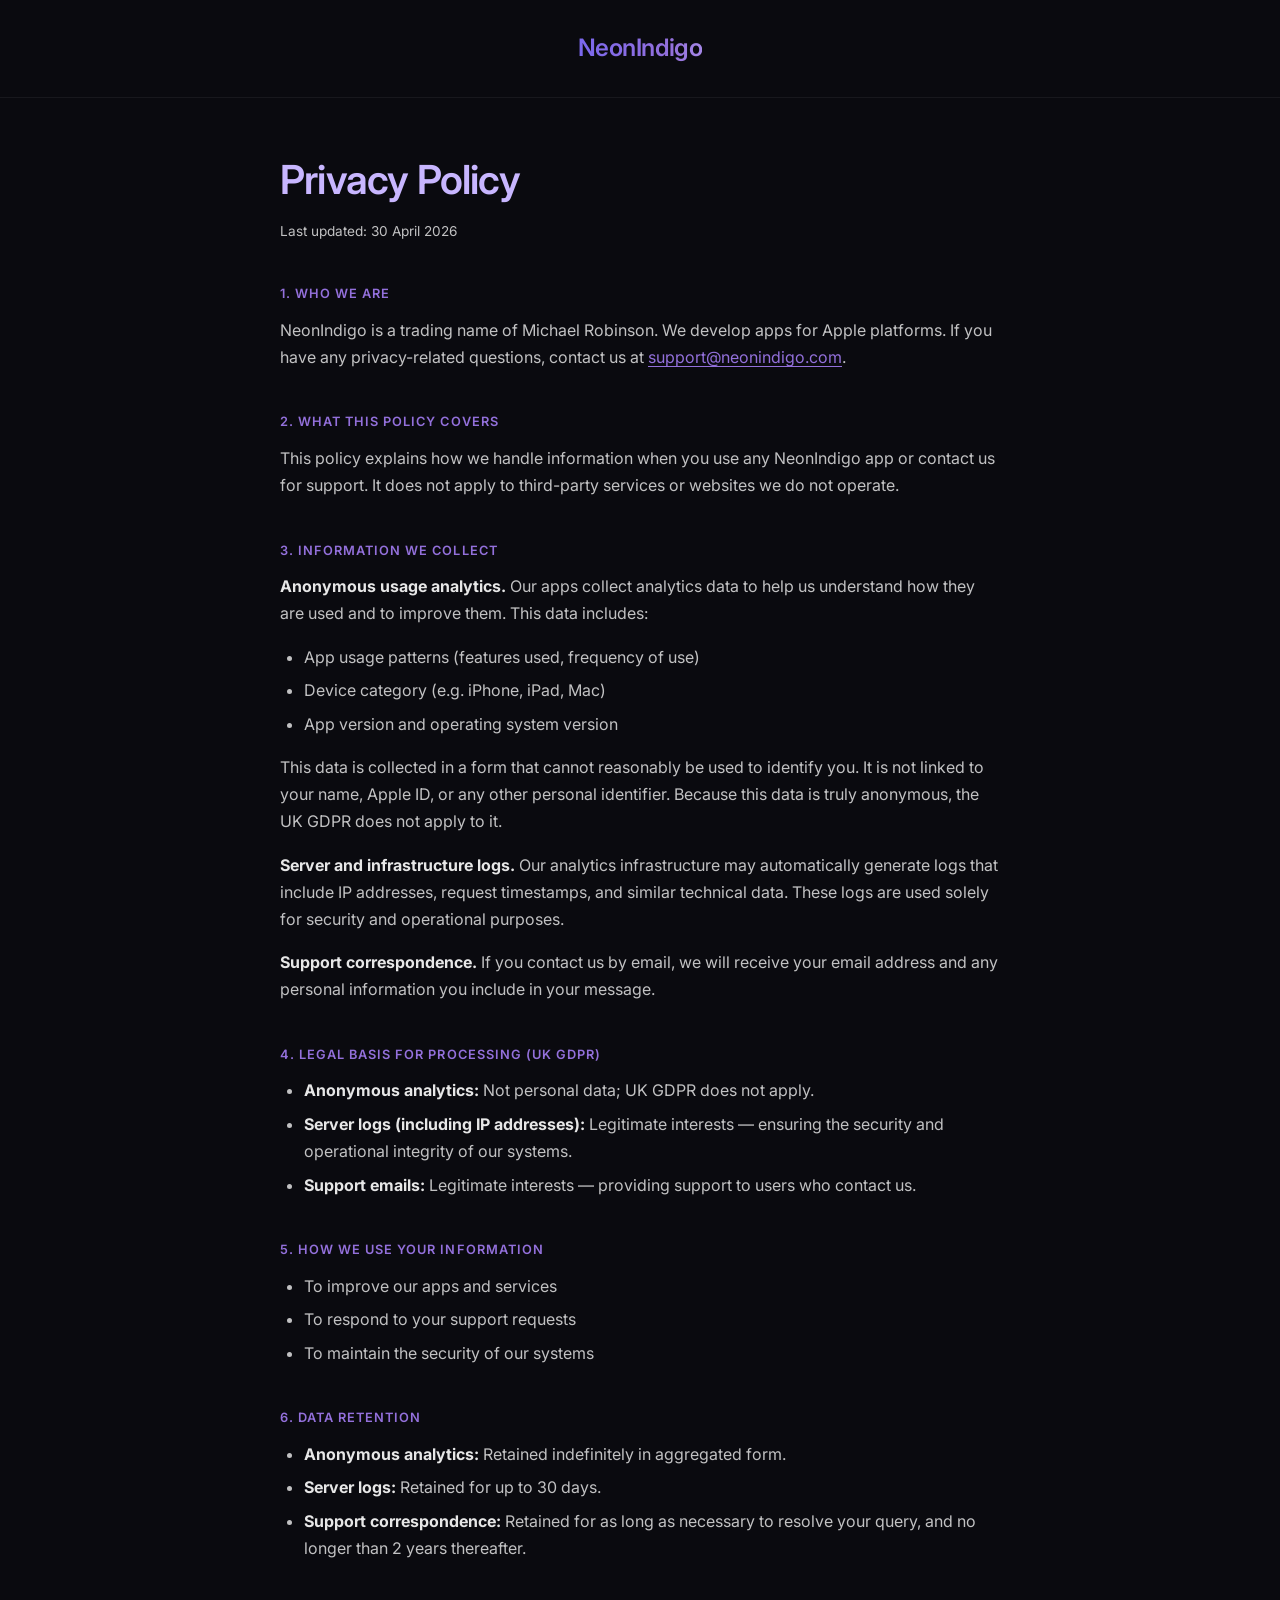
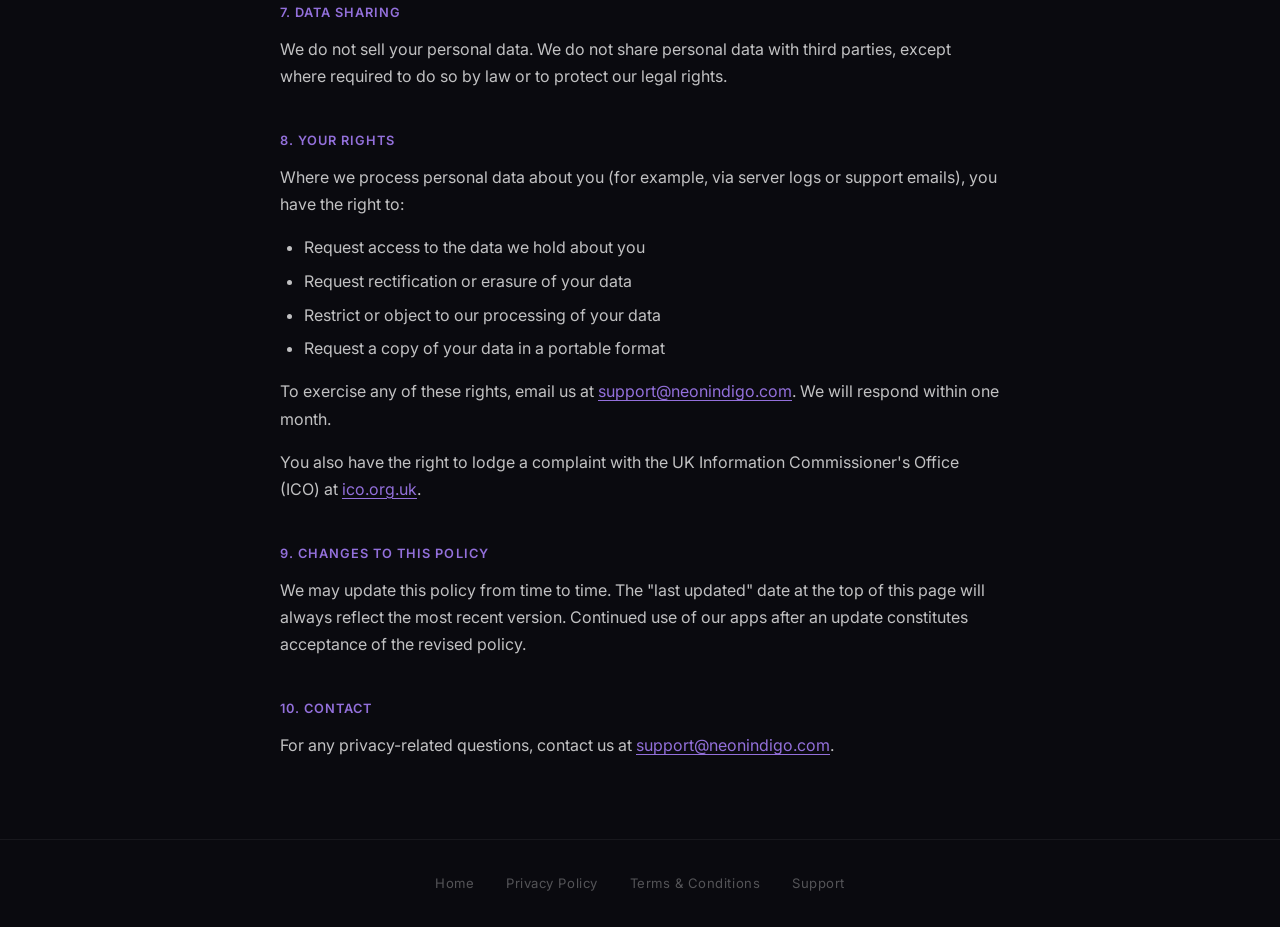
==== privacy/index.html @ 4af6326c "Add privacy policy, terms & conditions, and support pages - /privacy — GDPR-compliant privacy policy" ====
<!DOCTYPE html>
<html lang="en">
<head>
    <meta charset="UTF-8">
    <meta name="viewport" content="width=device-width, initial-scale=1.0">
    <title>Privacy Policy — NeonIndigo</title>
    <meta name="description" content="NeonIndigo Privacy Policy">
    <link rel="preconnect" href="https://fonts.googleapis.com">
    <link rel="preconnect" href="https://fonts.gstatic.com" crossorigin>
    <link href="https://fonts.googleapis.com/css2?family=Inter:wght@300;400;600&display=swap" rel="stylesheet">
    <link rel="stylesheet" href="/assets/css/shared.css">
</head>
<body>
    <header>
        <a href="/" class="logo">NeonIndigo</a>
    </header>

    <main>
        <div class="content">
            <h1>Privacy Policy</h1>
            <p class="meta">Last updated: 30 April 2026</p>

            <h2>1. Who We Are</h2>
            <p>NeonIndigo is a trading name of Michael Robinson. We develop apps for Apple platforms. If you have any privacy-related questions, contact us at <a href="mailto:support@neonindigo.com">support@neonindigo.com</a>.</p>

            <h2>2. What This Policy Covers</h2>
            <p>This policy explains how we handle information when you use any NeonIndigo app or contact us for support. It does not apply to third-party services or websites we do not operate.</p>

            <h2>3. Information We Collect</h2>
            <p><strong style="color: rgba(255,255,255,0.9);">Anonymous usage analytics.</strong> Our apps collect analytics data to help us understand how they are used and to improve them. This data includes:</p>
            <ul>
                <li>App usage patterns (features used, frequency of use)</li>
                <li>Device category (e.g. iPhone, iPad, Mac)</li>
                <li>App version and operating system version</li>
            </ul>
            <p>This data is collected in a form that cannot reasonably be used to identify you. It is not linked to your name, Apple ID, or any other personal identifier. Because this data is truly anonymous, the UK GDPR does not apply to it.</p>

            <p><strong style="color: rgba(255,255,255,0.9);">Server and infrastructure logs.</strong> Our analytics infrastructure may automatically generate logs that include IP addresses, request timestamps, and similar technical data. These logs are used solely for security and operational purposes.</p>

            <p><strong style="color: rgba(255,255,255,0.9);">Support correspondence.</strong> If you contact us by email, we will receive your email address and any personal information you include in your message.</p>

            <h2>4. Legal Basis for Processing (UK GDPR)</h2>
            <ul>
                <li><strong style="color: rgba(255,255,255,0.9);">Anonymous analytics:</strong> Not personal data; UK GDPR does not apply.</li>
                <li><strong style="color: rgba(255,255,255,0.9);">Server logs (including IP addresses):</strong> Legitimate interests — ensuring the security and operational integrity of our systems.</li>
                <li><strong style="color: rgba(255,255,255,0.9);">Support emails:</strong> Legitimate interests — providing support to users who contact us.</li>
            </ul>

            <h2>5. How We Use Your Information</h2>
            <ul>
                <li>To improve our apps and services</li>
                <li>To respond to your support requests</li>
                <li>To maintain the security of our systems</li>
            </ul>

            <h2>6. Data Retention</h2>
            <ul>
                <li><strong style="color: rgba(255,255,255,0.9);">Anonymous analytics:</strong> Retained indefinitely in aggregated form.</li>
                <li><strong style="color: rgba(255,255,255,0.9);">Server logs:</strong> Retained for up to 30 days.</li>
                <li><strong style="color: rgba(255,255,255,0.9);">Support correspondence:</strong> Retained for as long as necessary to resolve your query, and no longer than 2 years thereafter.</li>
            </ul>

            <h2>7. Data Sharing</h2>
            <p>We do not sell your personal data. We do not share personal data with third parties, except where required to do so by law or to protect our legal rights.</p>

            <h2>8. Your Rights</h2>
            <p>Where we process personal data about you (for example, via server logs or support emails), you have the right to:</p>
            <ul>
                <li>Request access to the data we hold about you</li>
                <li>Request rectification or erasure of your data</li>
                <li>Restrict or object to our processing of your data</li>
                <li>Request a copy of your data in a portable format</li>
            </ul>
            <p>To exercise any of these rights, email us at <a href="mailto:support@neonindigo.com">support@neonindigo.com</a>. We will respond within one month.</p>
            <p>You also have the right to lodge a complaint with the UK Information Commissioner's Office (ICO) at <a href="https://ico.org.uk" target="_blank" rel="noopener">ico.org.uk</a>.</p>

            <h2>9. Changes to This Policy</h2>
            <p>We may update this policy from time to time. The "last updated" date at the top of this page will always reflect the most recent version. Continued use of our apps after an update constitutes acceptance of the revised policy.</p>

            <h2>10. Contact</h2>
            <p>For any privacy-related questions, contact us at <a href="mailto:support@neonindigo.com">support@neonindigo.com</a>.</p>
        </div>
    </main>

    <footer>
        <nav>
            <a href="/">Home</a>
            <a href="/privacy">Privacy Policy</a>
            <a href="/terms">Terms &amp; Conditions</a>
            <a href="/support">Support</a>
        </nav>
    </footer>
</body>
</html>
---- assets/css/shared.css ----
* { margin: 0; padding: 0; box-sizing: border-box; }

body {
    background: #0a0a0f;
    font-family: 'Inter', sans-serif;
    color: rgba(255, 255, 255, 0.8);
    line-height: 1.7;
    min-height: 100vh;
    display: flex;
    flex-direction: column;
}

a { color: #9370db; text-decoration: none; }
a:hover { color: #c8b6ff; }

/* ── Header ── */
header {
    padding: 1.75rem 2rem;
    border-bottom: 1px solid rgba(255, 255, 255, 0.06);
    text-align: center;
}

.logo {
    font-size: 1.5rem;
    font-weight: 600;
    letter-spacing: -0.02em;
    background: linear-gradient(90deg, #7b68ee, #9370db, #c8b6ff, #9370db, #7b68ee);
    background-size: 300% 100%;
    -webkit-background-clip: text;
    -webkit-text-fill-color: transparent;
    background-clip: text;
    animation: shimmer 4s ease-in-out infinite;
    text-decoration: none;
}

@keyframes shimmer {
    0%   { background-position: 100% 50%; }
    100% { background-position: 0%   50%; }
}

/* ── Main ── */
main {
    flex: 1;
    padding: 3rem 2rem 4rem;
}

.content {
    max-width: 720px;
    margin: 0 auto;
}

.content h1 {
    font-size: clamp(1.8rem, 4vw, 2.5rem);
    font-weight: 600;
    color: #c8b6ff;
    margin-bottom: 0.4rem;
    letter-spacing: -0.02em;
}

.meta {
    font-size: 0.85rem;
    color: rgba(255, 255, 255, 0.3);
    margin-bottom: 3rem;
}

.content h2 {
    font-size: 0.8rem;
    font-weight: 600;
    color: #9370db;
    margin: 2.5rem 0 0.75rem;
    text-transform: uppercase;
    letter-spacing: 0.08em;
}

.content p {
    margin-bottom: 1rem;
    color: rgba(255, 255, 255, 0.75);
}

.content ul,
.content ol {
    padding-left: 1.5rem;
    margin-bottom: 1rem;
}

.content li {
    margin-bottom: 0.4rem;
    color: rgba(255, 255, 255, 0.75);
}

.content a {
    color: #9370db;
    text-decoration: underline;
    text-underline-offset: 3px;
}

.content a:hover { color: #c8b6ff; }

/* ── Contact card (Support page) ── */
.contact-card {
    margin: 2rem 0;
    padding: 1.5rem 1.75rem;
    border: 1px solid rgba(147, 112, 219, 0.25);
    border-radius: 12px;
    background: rgba(75, 0, 130, 0.1);
}

.contact-card p { margin: 0; }

.contact-card a {
    font-weight: 600;
    font-size: 1.05rem;
}

/* ── App list (Support page) ── */
.app-list {
    list-style: none;
    padding: 0;
    margin: 1rem 0;
}

.app-list li {
    padding: 1rem 1.25rem;
    border: 1px solid rgba(255, 255, 255, 0.07);
    border-radius: 8px;
    margin-bottom: 0.75rem;
    background: rgba(255, 255, 255, 0.02);
}

.app-list .app-name {
    font-weight: 600;
    color: #c8b6ff;
    display: block;
    margin-bottom: 0.2rem;
}

.app-list .app-desc {
    margin: 0;
    font-size: 0.9rem;
    color: rgba(255, 255, 255, 0.5);
}

/* ── Footer ── */
footer {
    padding: 2rem;
    border-top: 1px solid rgba(255, 255, 255, 0.06);
    text-align: center;
}

footer nav {
    display: flex;
    gap: 1.5rem 2rem;
    justify-content: center;
    flex-wrap: wrap;
}

footer nav a {
    font-size: 0.82rem;
    color: rgba(255, 255, 255, 0.3);
    letter-spacing: 0.04em;
    text-decoration: none;
}

footer nav a:hover { color: rgba(255, 255, 255, 0.65); }
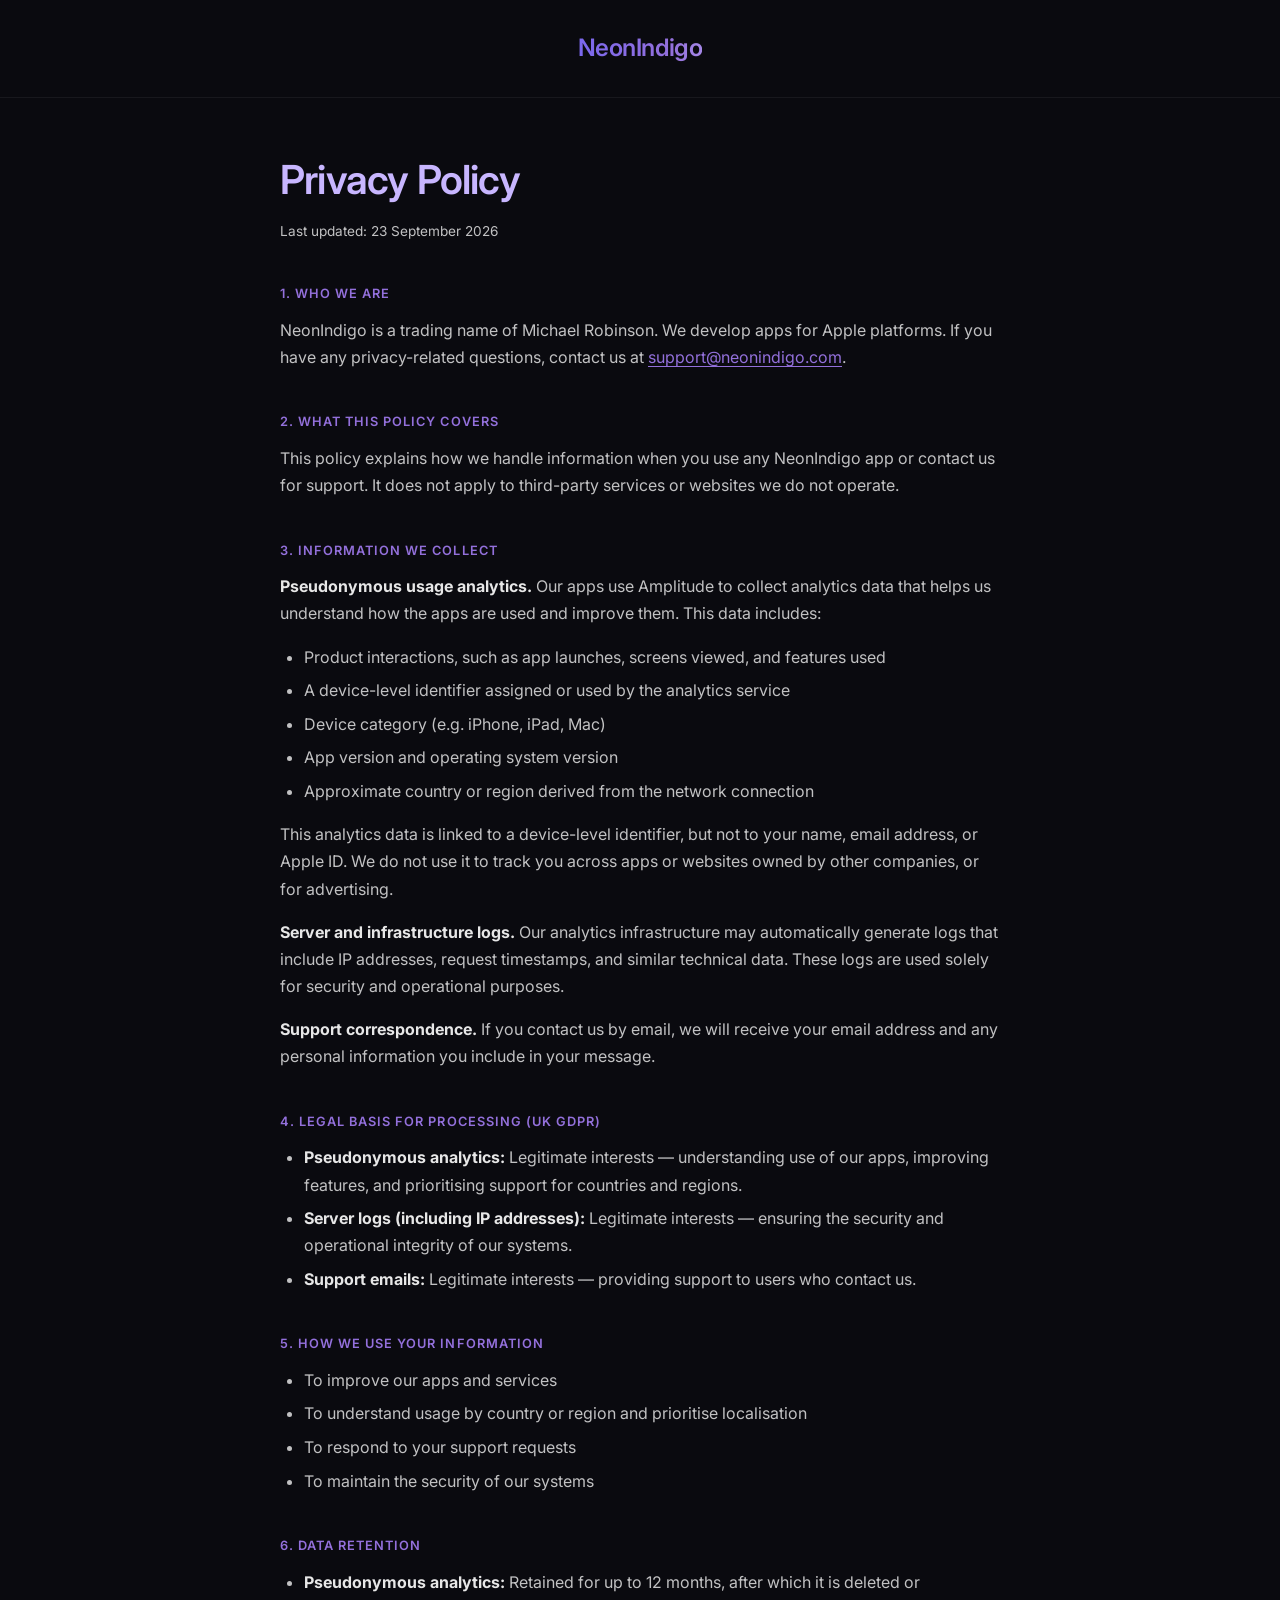
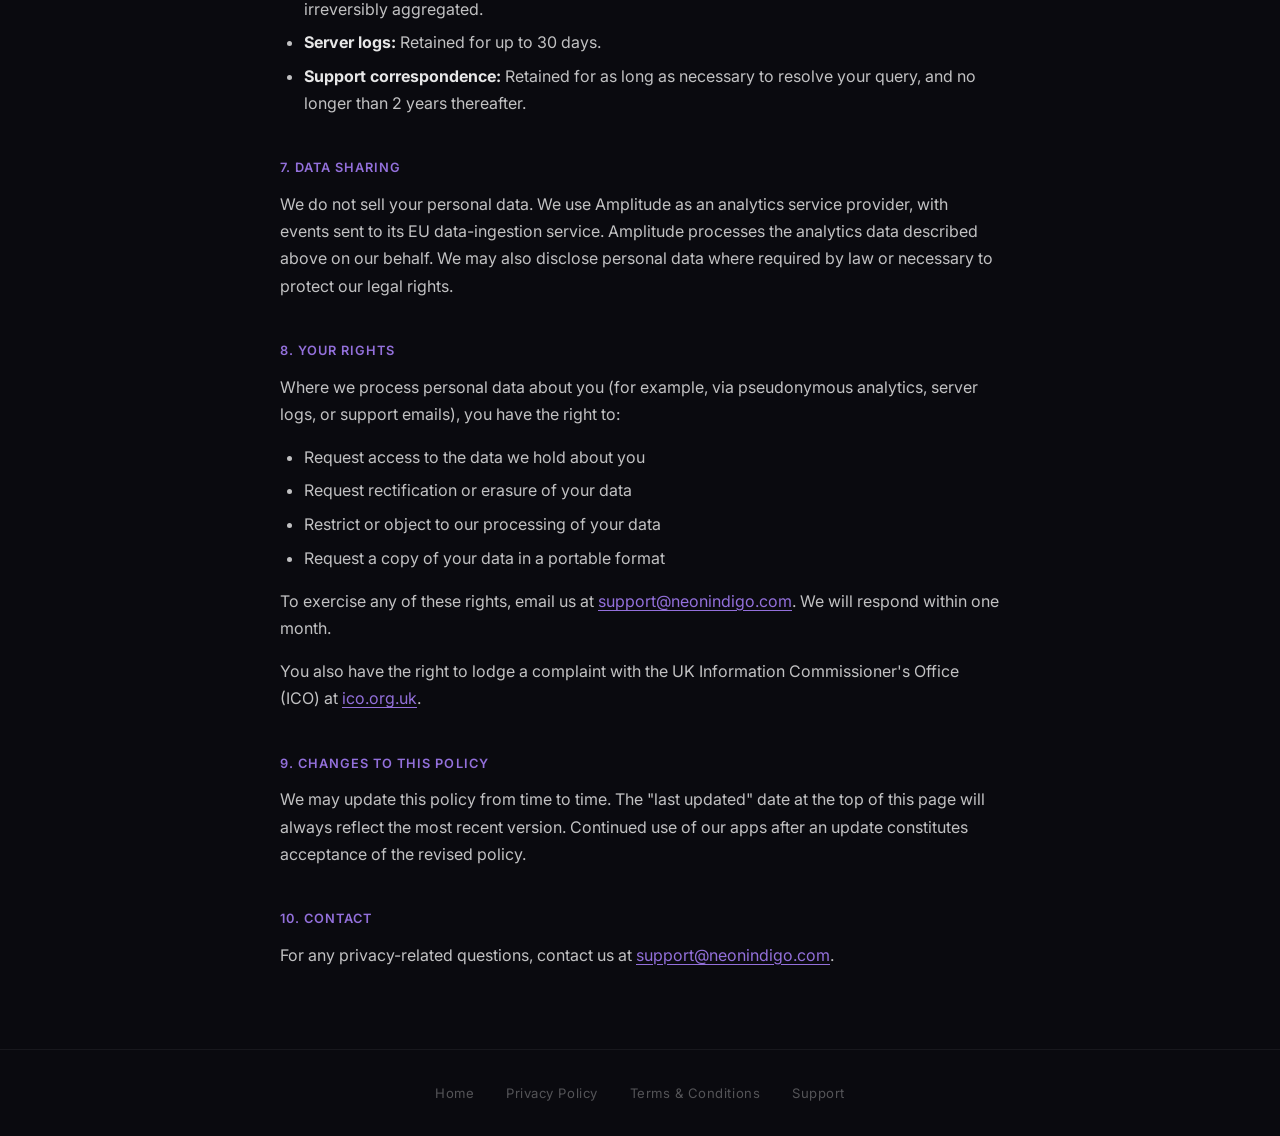
==== commit 795fac43: "docs(privacy): disclose pseudonymous analytics" ====
--- a/privacy/index.html
+++ b/privacy/index.html
@@ -18,7 +18,7 @@
     <main>
         <div class="content">
             <h1>Privacy Policy</h1>
-            <p class="meta">Last updated: 30 April 2026</p>
+            <p class="meta">Last updated: 23 September 2026</p>
 
             <h2>1. Who We Are</h2>
             <p>NeonIndigo is a trading name of Michael Robinson. We develop apps for Apple platforms. If you have any privacy-related questions, contact us at <a href="mailto:support@neonindigo.com">support@neonindigo.com</a>.</p>
@@ -27,13 +27,15 @@
             <p>This policy explains how we handle information when you use any NeonIndigo app or contact us for support. It does not apply to third-party services or websites we do not operate.</p>
 
             <h2>3. Information We Collect</h2>
-            <p><strong style="color: rgba(255,255,255,0.9);">Anonymous usage analytics.</strong> Our apps collect analytics data to help us understand how they are used and to improve them. This data includes:</p>
+            <p><strong style="color: rgba(255,255,255,0.9);">Pseudonymous usage analytics.</strong> Our apps use Amplitude to collect analytics data that helps us understand how the apps are used and improve them. This data includes:</p>
             <ul>
-                <li>App usage patterns (features used, frequency of use)</li>
+                <li>Product interactions, such as app launches, screens viewed, and features used</li>
+                <li>A device-level identifier assigned or used by the analytics service</li>
                 <li>Device category (e.g. iPhone, iPad, Mac)</li>
                 <li>App version and operating system version</li>
+                <li>Approximate country or region derived from the network connection</li>
             </ul>
-            <p>This data is collected in a form that cannot reasonably be used to identify you. It is not linked to your name, Apple ID, or any other personal identifier. Because this data is truly anonymous, the UK GDPR does not apply to it.</p>
+            <p>This analytics data is linked to a device-level identifier, but not to your name, email address, or Apple ID. We do not use it to track you across apps or websites owned by other companies, or for advertising.</p>
 
             <p><strong style="color: rgba(255,255,255,0.9);">Server and infrastructure logs.</strong> Our analytics infrastructure may automatically generate logs that include IP addresses, request timestamps, and similar technical data. These logs are used solely for security and operational purposes.</p>
 
@@ -41,7 +43,7 @@
 
             <h2>4. Legal Basis for Processing (UK GDPR)</h2>
             <ul>
-                <li><strong style="color: rgba(255,255,255,0.9);">Anonymous analytics:</strong> Not personal data; UK GDPR does not apply.</li>
+                <li><strong style="color: rgba(255,255,255,0.9);">Pseudonymous analytics:</strong> Legitimate interests — understanding use of our apps, improving features, and prioritising support for countries and regions.</li>
                 <li><strong style="color: rgba(255,255,255,0.9);">Server logs (including IP addresses):</strong> Legitimate interests — ensuring the security and operational integrity of our systems.</li>
                 <li><strong style="color: rgba(255,255,255,0.9);">Support emails:</strong> Legitimate interests — providing support to users who contact us.</li>
             </ul>
@@ -49,22 +51,23 @@
             <h2>5. How We Use Your Information</h2>
             <ul>
                 <li>To improve our apps and services</li>
+                <li>To understand usage by country or region and prioritise localisation</li>
                 <li>To respond to your support requests</li>
                 <li>To maintain the security of our systems</li>
             </ul>
 
             <h2>6. Data Retention</h2>
             <ul>
-                <li><strong style="color: rgba(255,255,255,0.9);">Anonymous analytics:</strong> Retained indefinitely in aggregated form.</li>
+                <li><strong style="color: rgba(255,255,255,0.9);">Pseudonymous analytics:</strong> Retained for up to 12 months, after which it is deleted or irreversibly aggregated.</li>
                 <li><strong style="color: rgba(255,255,255,0.9);">Server logs:</strong> Retained for up to 30 days.</li>
                 <li><strong style="color: rgba(255,255,255,0.9);">Support correspondence:</strong> Retained for as long as necessary to resolve your query, and no longer than 2 years thereafter.</li>
             </ul>
 
             <h2>7. Data Sharing</h2>
-            <p>We do not sell your personal data. We do not share personal data with third parties, except where required to do so by law or to protect our legal rights.</p>
+            <p>We do not sell your personal data. We use Amplitude as an analytics service provider, with events sent to its EU data-ingestion service. Amplitude processes the analytics data described above on our behalf. We may also disclose personal data where required by law or necessary to protect our legal rights.</p>
 
             <h2>8. Your Rights</h2>
-            <p>Where we process personal data about you (for example, via server logs or support emails), you have the right to:</p>
+            <p>Where we process personal data about you (for example, via pseudonymous analytics, server logs, or support emails), you have the right to:</p>
             <ul>
                 <li>Request access to the data we hold about you</li>
                 <li>Request rectification or erasure of your data</li>
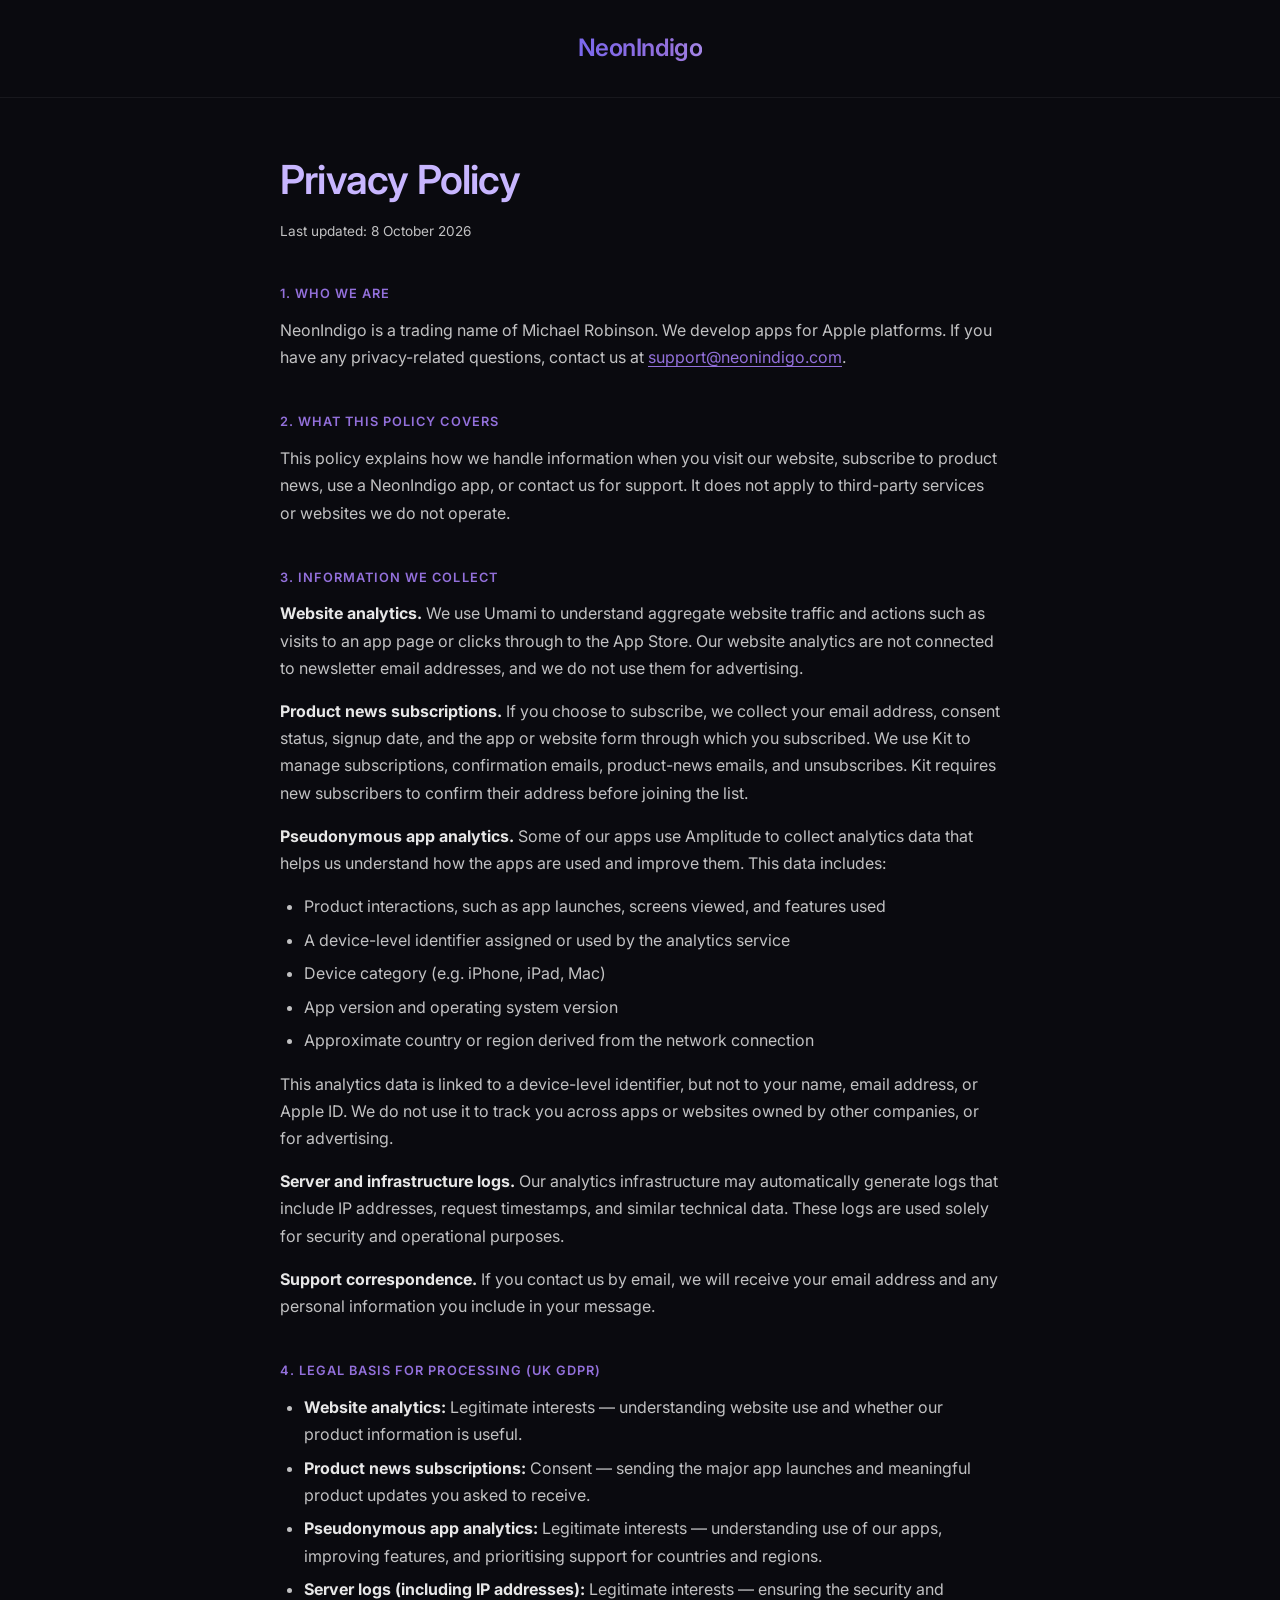
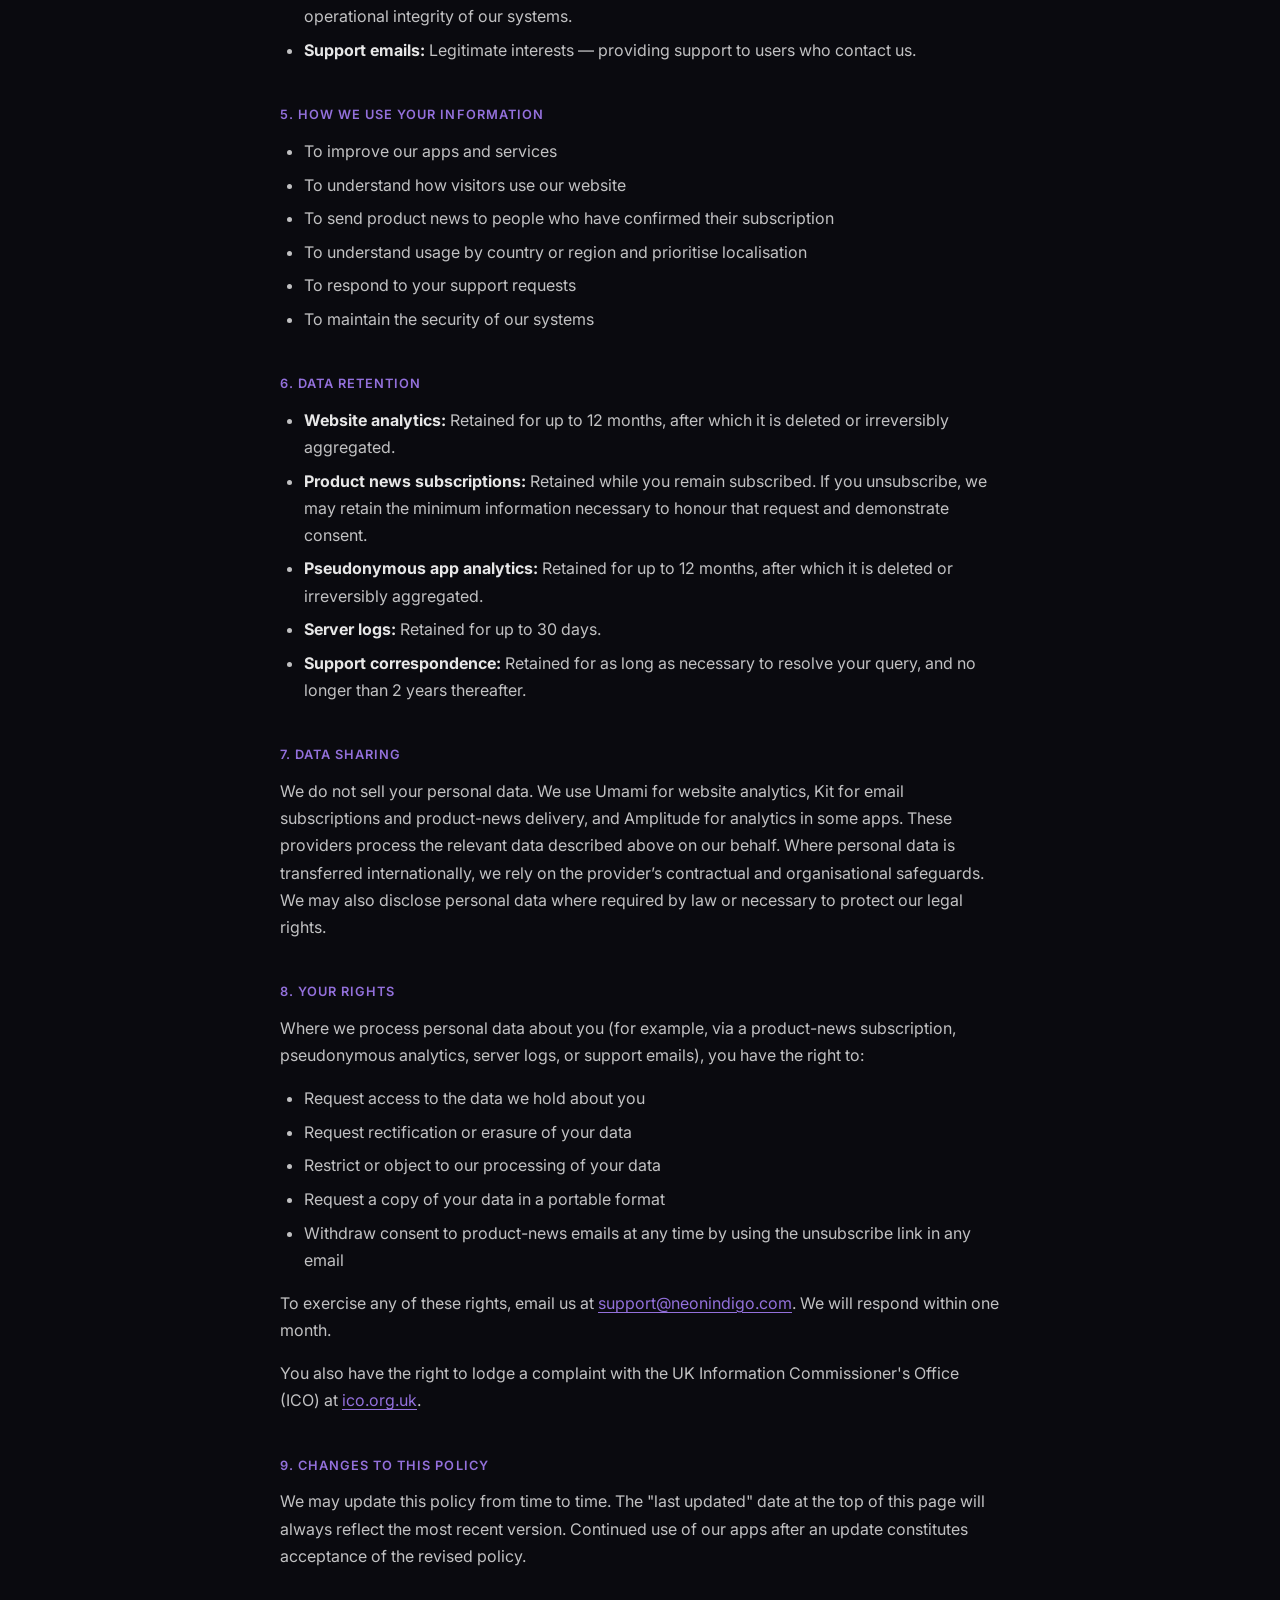
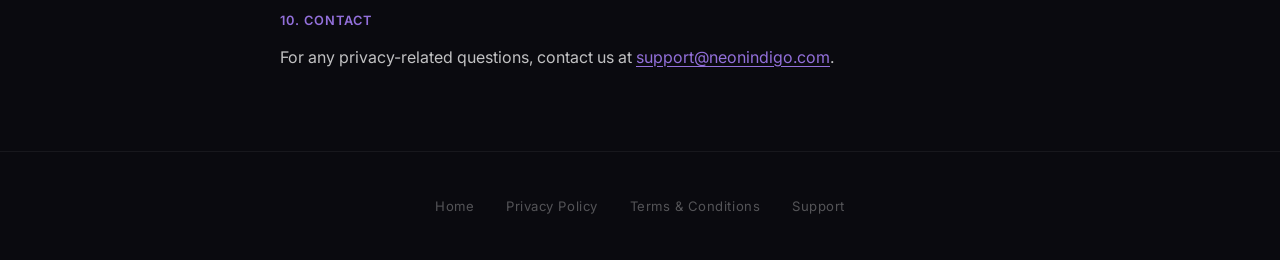
==== commit 5e689486: "Redesign site as multi-app studio" ====
--- a/privacy/index.html
+++ b/privacy/index.html
@@ -7,7 +7,7 @@
     <meta name="description" content="NeonIndigo Privacy Policy">
     <link rel="preconnect" href="https://fonts.googleapis.com">
     <link rel="preconnect" href="https://fonts.gstatic.com" crossorigin>
-    <link href="https://fonts.googleapis.com/css2?family=Inter:wght@300;400;600&display=swap" rel="stylesheet">
+    <link href="https://fonts.googleapis.com/css2?family=Inter:wght@300;400;600&amp;display=swap" rel="stylesheet">
     <link rel="stylesheet" href="/assets/css/shared.css">
 </head>
 <body>
@@ -18,16 +18,20 @@
     <main>
         <div class="content">
             <h1>Privacy Policy</h1>
-            <p class="meta">Last updated: 23 September 2026</p>
+            <p class="meta">Last updated: 8 October 2026</p>
 
             <h2>1. Who We Are</h2>
             <p>NeonIndigo is a trading name of Michael Robinson. We develop apps for Apple platforms. If you have any privacy-related questions, contact us at <a href="mailto:support@neonindigo.com">support@neonindigo.com</a>.</p>
 
             <h2>2. What This Policy Covers</h2>
-            <p>This policy explains how we handle information when you use any NeonIndigo app or contact us for support. It does not apply to third-party services or websites we do not operate.</p>
+            <p>This policy explains how we handle information when you visit our website, subscribe to product news, use a NeonIndigo app, or contact us for support. It does not apply to third-party services or websites we do not operate.</p>
 
             <h2>3. Information We Collect</h2>
-            <p><strong style="color: rgba(255,255,255,0.9);">Pseudonymous usage analytics.</strong> Our apps use Amplitude to collect analytics data that helps us understand how the apps are used and improve them. This data includes:</p>
+            <p><strong style="color: rgba(255,255,255,0.9);">Website analytics.</strong> We use Umami to understand aggregate website traffic and actions such as visits to an app page or clicks through to the App Store. Our website analytics are not connected to newsletter email addresses, and we do not use them for advertising.</p>
+
+            <p><strong style="color: rgba(255,255,255,0.9);">Product news subscriptions.</strong> If you choose to subscribe, we collect your email address, consent status, signup date, and the app or website form through which you subscribed. We use Kit to manage subscriptions, confirmation emails, product-news emails, and unsubscribes. Kit requires new subscribers to confirm their address before joining the list.</p>
+
+            <p><strong style="color: rgba(255,255,255,0.9);">Pseudonymous app analytics.</strong> Some of our apps use Amplitude to collect analytics data that helps us understand how the apps are used and improve them. This data includes:</p>
             <ul>
                 <li>Product interactions, such as app launches, screens viewed, and features used</li>
                 <li>A device-level identifier assigned or used by the analytics service</li>
@@ -43,7 +47,9 @@
 
             <h2>4. Legal Basis for Processing (UK GDPR)</h2>
             <ul>
-                <li><strong style="color: rgba(255,255,255,0.9);">Pseudonymous analytics:</strong> Legitimate interests — understanding use of our apps, improving features, and prioritising support for countries and regions.</li>
+                <li><strong style="color: rgba(255,255,255,0.9);">Website analytics:</strong> Legitimate interests — understanding website use and whether our product information is useful.</li>
+                <li><strong style="color: rgba(255,255,255,0.9);">Product news subscriptions:</strong> Consent — sending the major app launches and meaningful product updates you asked to receive.</li>
+                <li><strong style="color: rgba(255,255,255,0.9);">Pseudonymous app analytics:</strong> Legitimate interests — understanding use of our apps, improving features, and prioritising support for countries and regions.</li>
                 <li><strong style="color: rgba(255,255,255,0.9);">Server logs (including IP addresses):</strong> Legitimate interests — ensuring the security and operational integrity of our systems.</li>
                 <li><strong style="color: rgba(255,255,255,0.9);">Support emails:</strong> Legitimate interests — providing support to users who contact us.</li>
             </ul>
@@ -51,6 +57,8 @@
             <h2>5. How We Use Your Information</h2>
             <ul>
                 <li>To improve our apps and services</li>
+                <li>To understand how visitors use our website</li>
+                <li>To send product news to people who have confirmed their subscription</li>
                 <li>To understand usage by country or region and prioritise localisation</li>
                 <li>To respond to your support requests</li>
                 <li>To maintain the security of our systems</li>
@@ -58,21 +66,24 @@
 
             <h2>6. Data Retention</h2>
             <ul>
-                <li><strong style="color: rgba(255,255,255,0.9);">Pseudonymous analytics:</strong> Retained for up to 12 months, after which it is deleted or irreversibly aggregated.</li>
+                <li><strong style="color: rgba(255,255,255,0.9);">Website analytics:</strong> Retained for up to 12 months, after which it is deleted or irreversibly aggregated.</li>
+                <li><strong style="color: rgba(255,255,255,0.9);">Product news subscriptions:</strong> Retained while you remain subscribed. If you unsubscribe, we may retain the minimum information necessary to honour that request and demonstrate consent.</li>
+                <li><strong style="color: rgba(255,255,255,0.9);">Pseudonymous app analytics:</strong> Retained for up to 12 months, after which it is deleted or irreversibly aggregated.</li>
                 <li><strong style="color: rgba(255,255,255,0.9);">Server logs:</strong> Retained for up to 30 days.</li>
                 <li><strong style="color: rgba(255,255,255,0.9);">Support correspondence:</strong> Retained for as long as necessary to resolve your query, and no longer than 2 years thereafter.</li>
             </ul>
 
             <h2>7. Data Sharing</h2>
-            <p>We do not sell your personal data. We use Amplitude as an analytics service provider, with events sent to its EU data-ingestion service. Amplitude processes the analytics data described above on our behalf. We may also disclose personal data where required by law or necessary to protect our legal rights.</p>
+            <p>We do not sell your personal data. We use Umami for website analytics, Kit for email subscriptions and product-news delivery, and Amplitude for analytics in some apps. These providers process the relevant data described above on our behalf. Where personal data is transferred internationally, we rely on the provider&rsquo;s contractual and organisational safeguards. We may also disclose personal data where required by law or necessary to protect our legal rights.</p>
 
             <h2>8. Your Rights</h2>
-            <p>Where we process personal data about you (for example, via pseudonymous analytics, server logs, or support emails), you have the right to:</p>
+            <p>Where we process personal data about you (for example, via a product-news subscription, pseudonymous analytics, server logs, or support emails), you have the right to:</p>
             <ul>
                 <li>Request access to the data we hold about you</li>
                 <li>Request rectification or erasure of your data</li>
                 <li>Restrict or object to our processing of your data</li>
                 <li>Request a copy of your data in a portable format</li>
+                <li>Withdraw consent to product-news emails at any time by using the unsubscribe link in any email</li>
             </ul>
             <p>To exercise any of these rights, email us at <a href="mailto:support@neonindigo.com">support@neonindigo.com</a>. We will respond within one month.</p>
             <p>You also have the right to lodge a complaint with the UK Information Commissioner's Office (ICO) at <a href="https://ico.org.uk" target="_blank" rel="noopener">ico.org.uk</a>.</p>
--- a/assets/css/shared.css
+++ b/assets/css/shared.css
@@ -29,13 +29,15 @@
     -webkit-background-clip: text;
     -webkit-text-fill-color: transparent;
     background-clip: text;
-    animation: shimmer 4s ease-in-out infinite;
     text-decoration: none;
+    transition: background-position 240ms ease;
 }
 
-@keyframes shimmer {
-    0%   { background-position: 100% 50%; }
-    100% { background-position: 0%   50%; }
+.logo:hover { background-position: 100% 50%; }
+
+:focus-visible {
+    outline: 3px solid #c8b6ff;
+    outline-offset: 4px;
 }
 
 /* ── Main ── */
@@ -134,6 +136,8 @@
     margin-bottom: 0.2rem;
 }
 
+.app-list a.app-name { text-decoration: none; }
+
 .app-list .app-desc {
     margin: 0;
     font-size: 0.9rem;
@@ -155,6 +159,9 @@
 }
 
 footer nav a {
+    display: inline-flex;
+    min-height: 44px;
+    align-items: center;
     font-size: 0.82rem;
     color: rgba(255, 255, 255, 0.3);
     letter-spacing: 0.04em;
@@ -162,3 +169,11 @@
 }
 
 footer nav a:hover { color: rgba(255, 255, 255, 0.65); }
+
+@media (prefers-reduced-motion: reduce) {
+    *, *::before, *::after {
+        animation-duration: 0.01ms !important;
+        animation-iteration-count: 1 !important;
+        transition-duration: 0.01ms !important;
+    }
+}
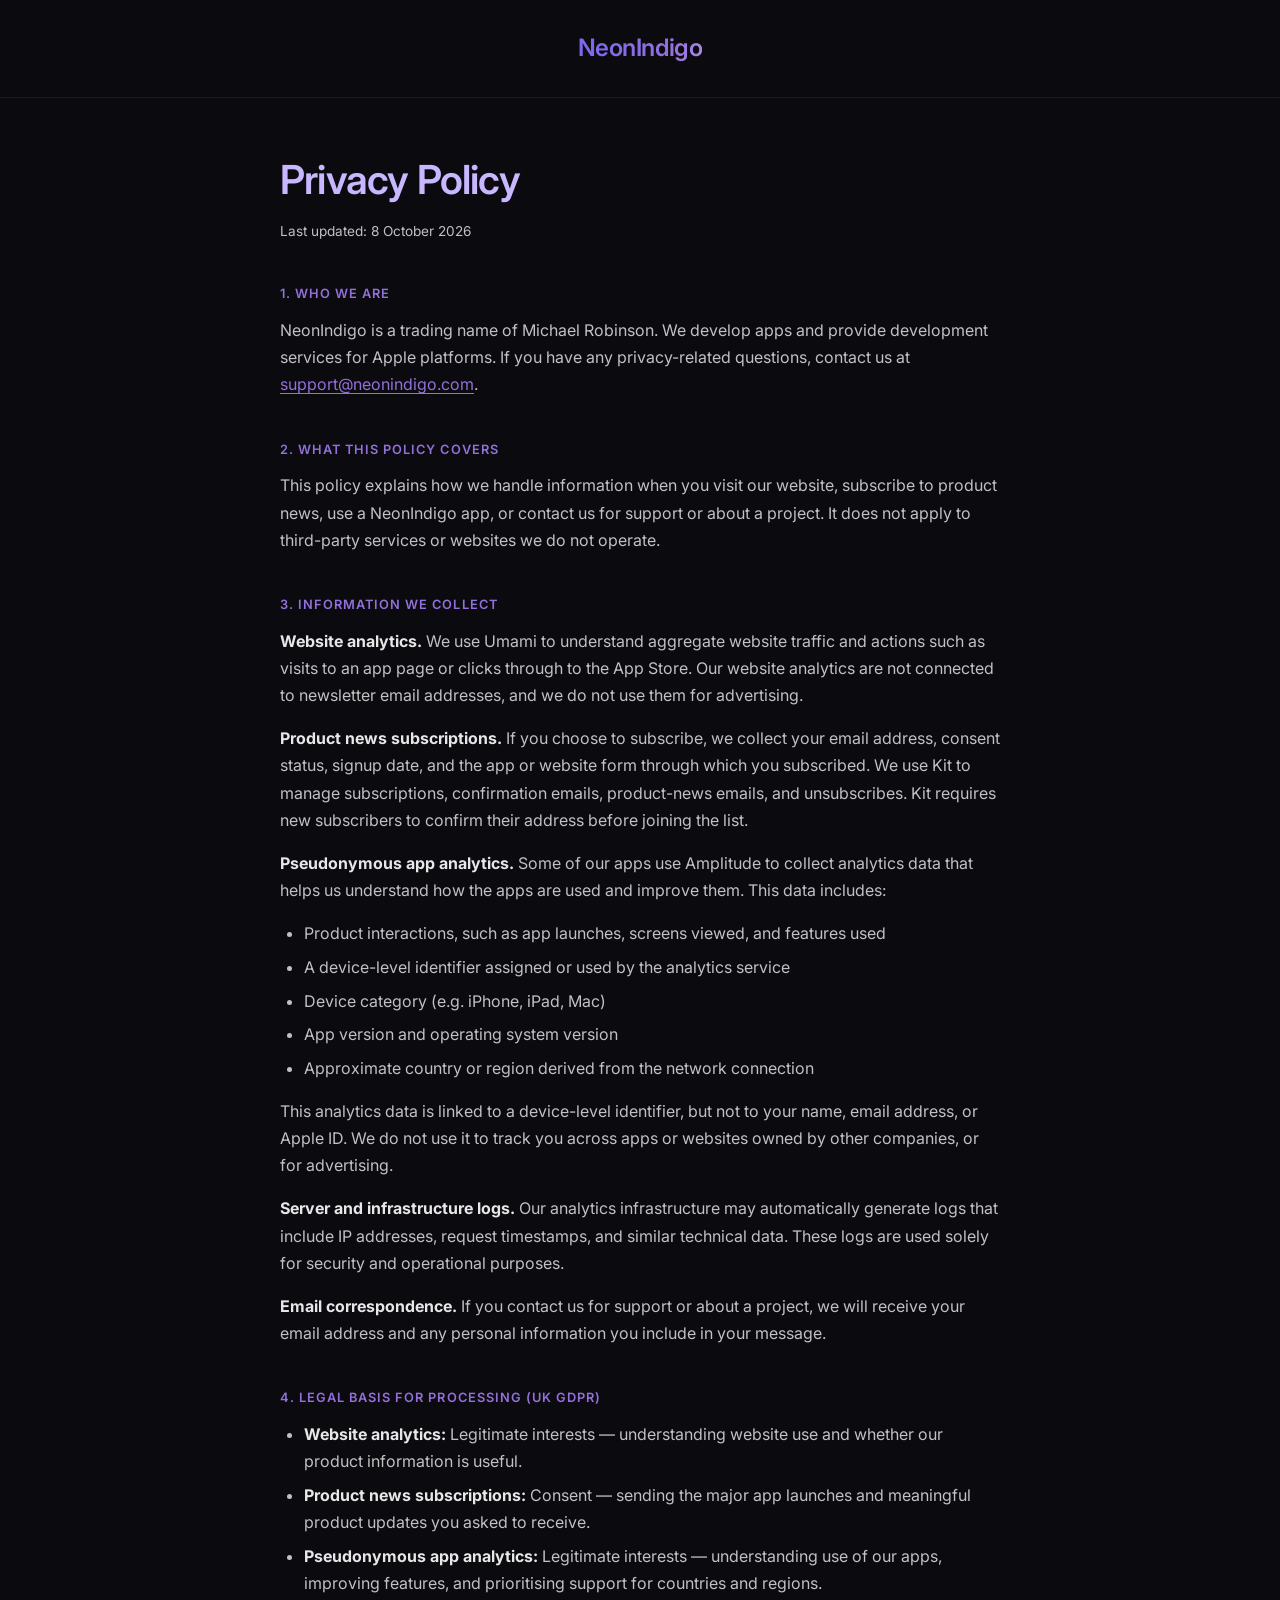
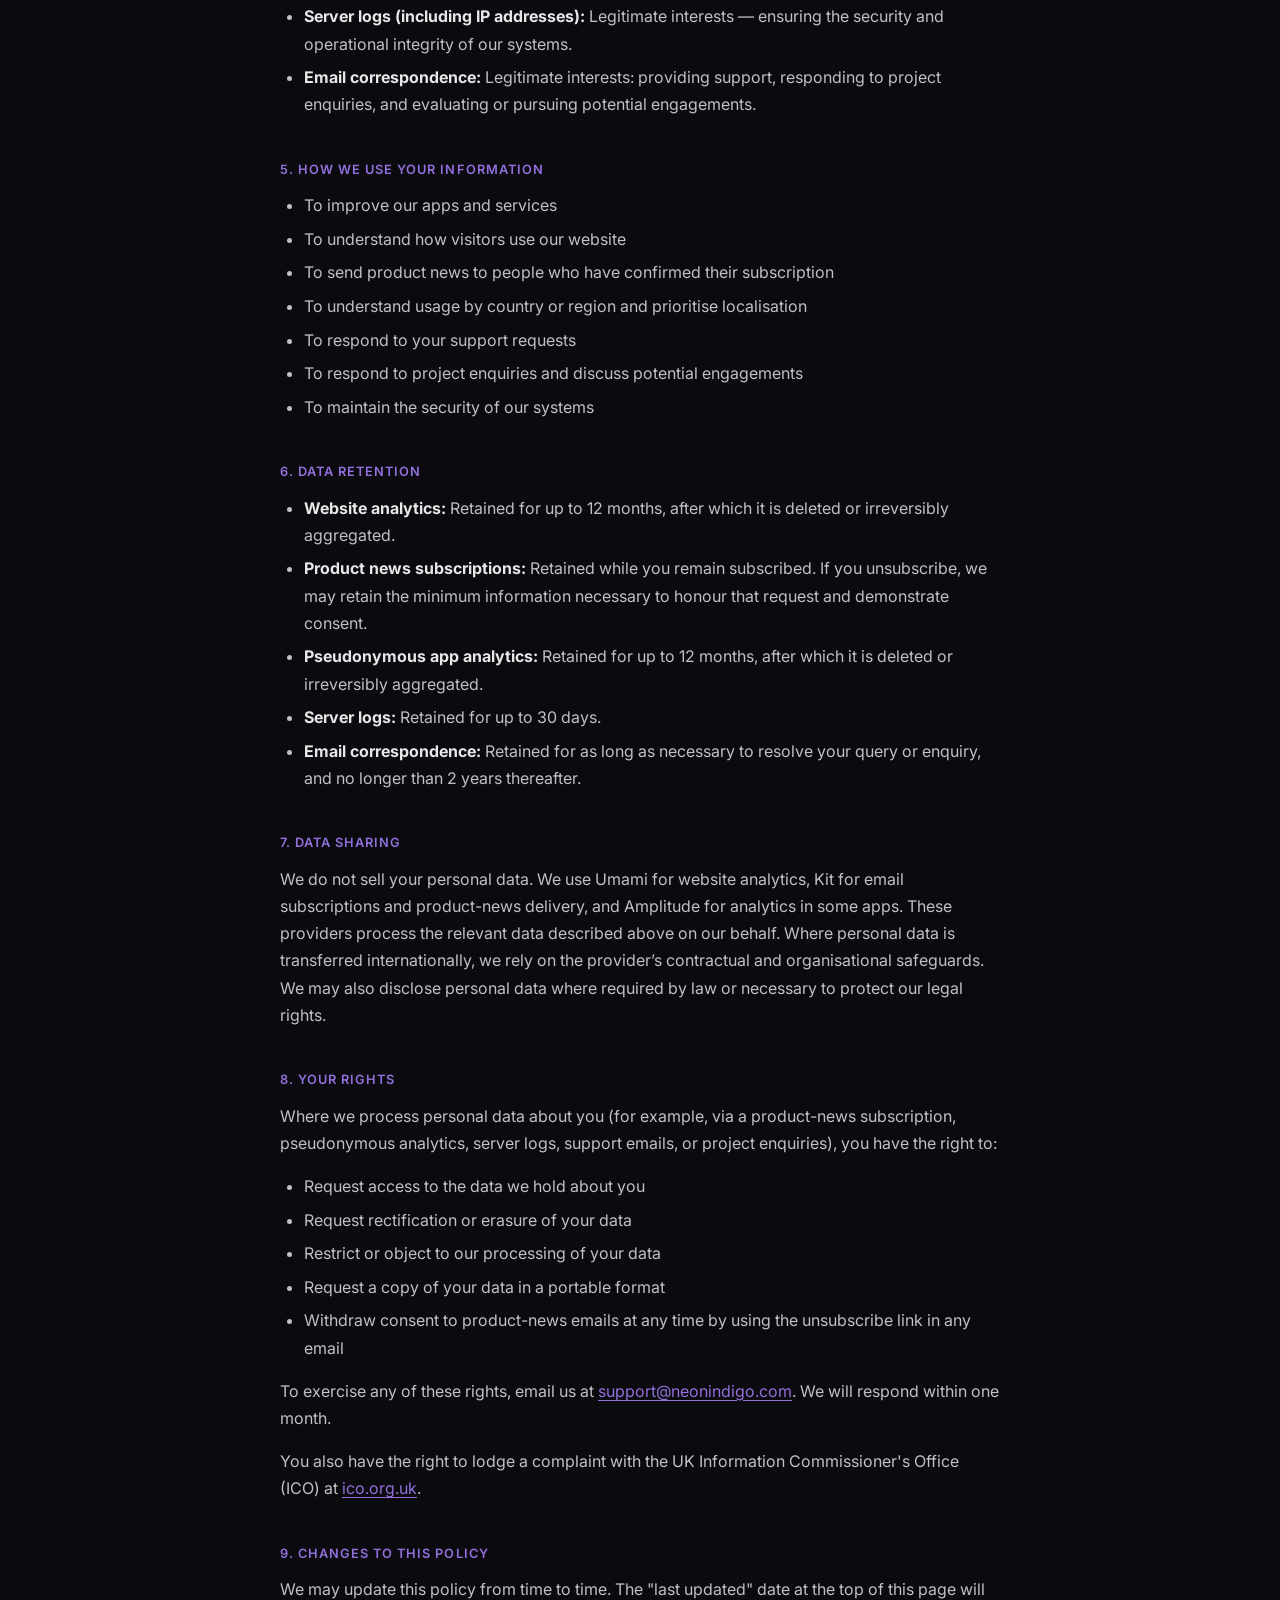
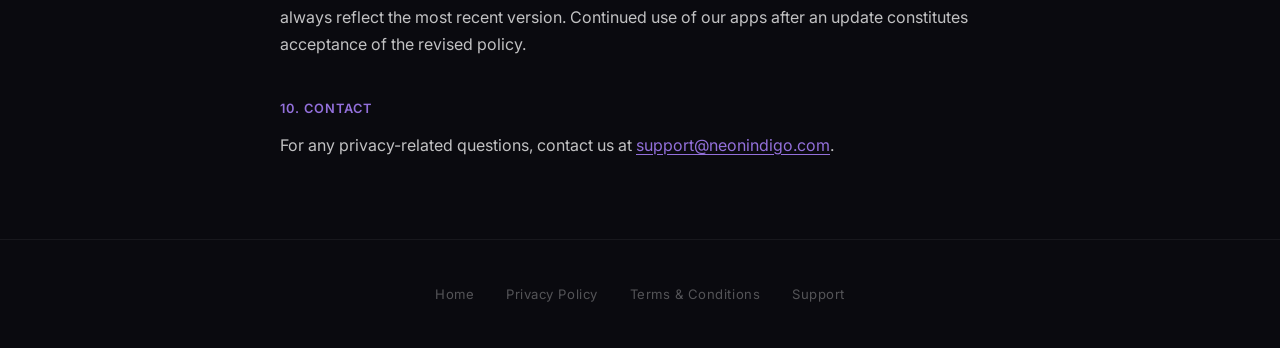
==== commit e5492f6d: "Add development services and fix VoucherVault layout" ====
--- a/privacy/index.html
+++ b/privacy/index.html
@@ -21,10 +21,10 @@
             <p class="meta">Last updated: 8 October 2026</p>
 
             <h2>1. Who We Are</h2>
-            <p>NeonIndigo is a trading name of Michael Robinson. We develop apps for Apple platforms. If you have any privacy-related questions, contact us at <a href="mailto:support@neonindigo.com">support@neonindigo.com</a>.</p>
+            <p>NeonIndigo is a trading name of Michael Robinson. We develop apps and provide development services for Apple platforms. If you have any privacy-related questions, contact us at <a href="mailto:support@neonindigo.com">support@neonindigo.com</a>.</p>
 
             <h2>2. What This Policy Covers</h2>
-            <p>This policy explains how we handle information when you visit our website, subscribe to product news, use a NeonIndigo app, or contact us for support. It does not apply to third-party services or websites we do not operate.</p>
+            <p>This policy explains how we handle information when you visit our website, subscribe to product news, use a NeonIndigo app, or contact us for support or about a project. It does not apply to third-party services or websites we do not operate.</p>
 
             <h2>3. Information We Collect</h2>
             <p><strong style="color: rgba(255,255,255,0.9);">Website analytics.</strong> We use Umami to understand aggregate website traffic and actions such as visits to an app page or clicks through to the App Store. Our website analytics are not connected to newsletter email addresses, and we do not use them for advertising.</p>
@@ -43,7 +43,7 @@
 
             <p><strong style="color: rgba(255,255,255,0.9);">Server and infrastructure logs.</strong> Our analytics infrastructure may automatically generate logs that include IP addresses, request timestamps, and similar technical data. These logs are used solely for security and operational purposes.</p>
 
-            <p><strong style="color: rgba(255,255,255,0.9);">Support correspondence.</strong> If you contact us by email, we will receive your email address and any personal information you include in your message.</p>
+            <p><strong style="color: rgba(255,255,255,0.9);">Email correspondence.</strong> If you contact us for support or about a project, we will receive your email address and any personal information you include in your message.</p>
 
             <h2>4. Legal Basis for Processing (UK GDPR)</h2>
             <ul>
@@ -51,7 +51,7 @@
                 <li><strong style="color: rgba(255,255,255,0.9);">Product news subscriptions:</strong> Consent — sending the major app launches and meaningful product updates you asked to receive.</li>
                 <li><strong style="color: rgba(255,255,255,0.9);">Pseudonymous app analytics:</strong> Legitimate interests — understanding use of our apps, improving features, and prioritising support for countries and regions.</li>
                 <li><strong style="color: rgba(255,255,255,0.9);">Server logs (including IP addresses):</strong> Legitimate interests — ensuring the security and operational integrity of our systems.</li>
-                <li><strong style="color: rgba(255,255,255,0.9);">Support emails:</strong> Legitimate interests — providing support to users who contact us.</li>
+                <li><strong style="color: rgba(255,255,255,0.9);">Email correspondence:</strong> Legitimate interests: providing support, responding to project enquiries, and evaluating or pursuing potential engagements.</li>
             </ul>
 
             <h2>5. How We Use Your Information</h2>
@@ -61,6 +61,7 @@
                 <li>To send product news to people who have confirmed their subscription</li>
                 <li>To understand usage by country or region and prioritise localisation</li>
                 <li>To respond to your support requests</li>
+                <li>To respond to project enquiries and discuss potential engagements</li>
                 <li>To maintain the security of our systems</li>
             </ul>
 
@@ -70,14 +71,14 @@
                 <li><strong style="color: rgba(255,255,255,0.9);">Product news subscriptions:</strong> Retained while you remain subscribed. If you unsubscribe, we may retain the minimum information necessary to honour that request and demonstrate consent.</li>
                 <li><strong style="color: rgba(255,255,255,0.9);">Pseudonymous app analytics:</strong> Retained for up to 12 months, after which it is deleted or irreversibly aggregated.</li>
                 <li><strong style="color: rgba(255,255,255,0.9);">Server logs:</strong> Retained for up to 30 days.</li>
-                <li><strong style="color: rgba(255,255,255,0.9);">Support correspondence:</strong> Retained for as long as necessary to resolve your query, and no longer than 2 years thereafter.</li>
+                <li><strong style="color: rgba(255,255,255,0.9);">Email correspondence:</strong> Retained for as long as necessary to resolve your query or enquiry, and no longer than 2 years thereafter.</li>
             </ul>
 
             <h2>7. Data Sharing</h2>
             <p>We do not sell your personal data. We use Umami for website analytics, Kit for email subscriptions and product-news delivery, and Amplitude for analytics in some apps. These providers process the relevant data described above on our behalf. Where personal data is transferred internationally, we rely on the provider&rsquo;s contractual and organisational safeguards. We may also disclose personal data where required by law or necessary to protect our legal rights.</p>
 
             <h2>8. Your Rights</h2>
-            <p>Where we process personal data about you (for example, via a product-news subscription, pseudonymous analytics, server logs, or support emails), you have the right to:</p>
+            <p>Where we process personal data about you (for example, via a product-news subscription, pseudonymous analytics, server logs, support emails, or project enquiries), you have the right to:</p>
             <ul>
                 <li>Request access to the data we hold about you</li>
                 <li>Request rectification or erasure of your data</li>
